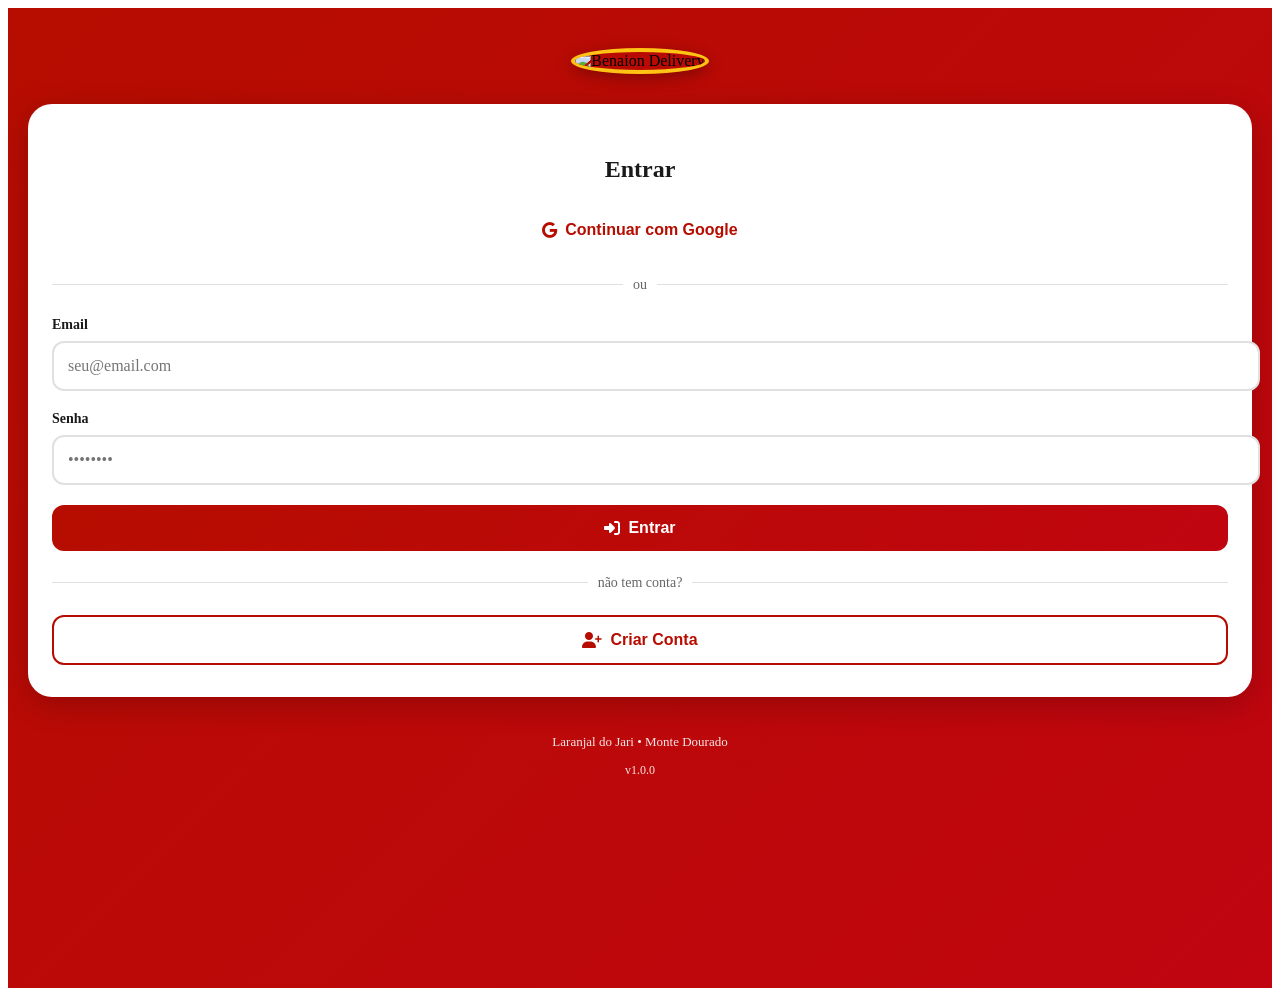
==== index.html @ 8bba38b7 "Update API script version and improve toast messages" ====
<!DOCTYPE html>
<html lang="pt-BR">
<head>
  <meta charset="UTF-8">
  <meta name="viewport" content="width=device-width, initial-scale=1.0">
  <meta name="description" content="BENAION DELIVERY - Conectando você ao que precisa, rápido e seguro">
  <meta name="theme-color" content="#E30613">
  <title>BENAION DELIVERY - Login</title>
  
  <link rel="manifest" href="manifest.json">
  <link rel="stylesheet" href="css/style.css">
  <link rel="stylesheet" href="https://cdnjs.cloudflare.com/ajax/libs/font-awesome/6.4.0/css/all.min.css">
</head>
<body>
  <div class="login-page">
    <div class="login-logo" style="margin-bottom: 30px; text-align: center;">
      <img src="https://i.postimg.cc/T2Vt53JP/Vermelho-delivery-logo-20260227-011329-0005.png" 
           alt="Benaion Delivery" 
           style="width: 180px; height: 180px; border-radius: 50%; border: 4px solid var(--primary-yellow); object-fit: cover; box-shadow: 0 4px 15px rgba(0,0,0,0.3);">
    </div>

    <div class="login-card">
      <h2 style="text-align: center; margin-bottom: 24px; color: var(--dark);">Entrar</h2>

      <button class="btn btn-white" onclick="Utils.showToast('Login Google em breve', 'info')">
        <i class="fab fa-google"></i>
        Continuar com Google
      </button>

      <div class="divider">ou</div>

      <form id="loginForm" onsubmit="handleEmailLogin(event)">
        <div class="form-group">
          <label class="form-label">Email</label>
          <input type="email" class="form-control" id="email" placeholder="seu@email.com" required>
        </div>

        <div class="form-group">
          <label class="form-label">Senha</label>
          <input type="password" class="form-control" id="password" placeholder="••••••••" required>
        </div>

        <button type="submit" class="btn btn-primary" id="btnLogin">
          <i class="fas fa-sign-in-alt"></i>
          Entrar
        </button>
      </form>

      <div class="divider">não tem conta?</div>

      <button class="btn btn-outline" onclick="Utils.showModal('registerModal')">
        <i class="fas fa-user-plus"></i>
        Criar Conta
      </button>
    </div>

    <div style="text-align: center; margin-top: 24px; color: var(--white); opacity: 0.9;">
      <p style="font-size: 13px;">Laranjal do Jari • Monte Dourado</p>
      <p style="font-size: 12px; margin-top: 8px;">v1.0.0</p>
    </div>
  </div>

  <div class="modal" id="registerModal">
    <div class="modal-content">
      <div class="modal-header">
        <h3 class="modal-title">Criar Conta</h3>
        <button class="modal-close" onclick="Utils.hideModal('registerModal')">&times;</button>
      </div>
      <div class="modal-body">
        <form id="registerForm" onsubmit="handleRegister(event)">
          <div class="form-group">
            <label class="form-label">Nome Completo</label>
            <input type="text" class="form-control" id="registerName" placeholder="Seu nome" required>
          </div>
          <div class="form-group">
            <label class="form-label">Email</label>
            <input type="email" class="form-control" id="registerEmail" placeholder="seu@email.com" required>
          </div>
          <div class="form-group">
            <label class="form-label">Tipo de Conta</label>
            <select class="form-control" id="registerUserType" required>
              <option value="cliente">Cliente</option>
              <option value="entregador">Entregador</option>
              <option value="parceiro">Parceiro/Comerciante</option>
            </select>
          </div>
          <div class="form-group">
            <label class="form-label">Senha</label>
            <input type="password" class="form-control" id="registerPassword" placeholder="Mínimo 6 caracteres" required minlength="6">
          </div>
          <button type="submit" class="btn btn-primary" id="btnRegSubmit">
            <i class="fas fa-check"></i>
            Criar Conta
          </button>
        </form>
      </div>
    </div>
  </div>

  <script src="js/utils.js"></script>
  <script type="module" src="js/api.js?v=1.4"></script>

  <script>
    // LOGIN
    async function handleEmailLogin(event) {
      event.preventDefault();
      const btn = document.getElementById('btnLogin');
      const originalText = btn.innerHTML;
      
      if (!window.Auth) {
        Utils.showToast("Conectando ao banco de dados...", "info");
        return;
      }

      btn.disabled = true;
      btn.innerHTML = '<i class="fas fa-spinner fa-spin"></i> Entrando...';

      try {
        const email = document.getElementById('email').value;
        const password = document.getElementById('password').value;
        await window.Auth.loginWithEmail(email, password);
        window.Auth.redirectToDashboard();
      } catch (error) {
        Utils.showToast(error.message, 'error');
        btn.disabled = false;
        btn.innerHTML = originalText;
      }
    }

    // CADASTRO
    async function handleRegister(event) {
      event.preventDefault();
      const btn = document.getElementById('btnRegSubmit');
      const originalText = btn.innerHTML;

      if (!window.Auth) {
        Utils.showToast("Aguarde o carregamento...", "info");
        return;
      }

      const dadosParaCadastro = {
        name: document.getElementById('registerName').value,
        email: document.getElementById('registerEmail').value,
        userType: document.getElementById('registerUserType').value,
        password: document.getElementById('registerPassword').value
      };

      btn.disabled = true;
      btn.innerHTML = '<i class="fas fa-spinner fa-spin"></i> Criando...';

      try {
        await window.Auth.register(dadosParaCadastro);
        Utils.showToast('Conta criada com sucesso!', 'success');
        
        setTimeout(() => {
          window.Auth.redirectToDashboard();
        }, 1200);
        
      } catch (error) {
        console.error("Erro no cadastro:", error);
        alert(error.message || 'Erro ao criar conta'); // Alert ajuda a ler o erro no celular
        btn.disabled = false;
        btn.innerHTML = originalText;
      }
    }
  </script>
</body>
</html>
---- css/style.css ----
/* ========================================
   BENAION DELIVERY - SISTEMA COMPLETO
   Cores: Vermelho #b60d00, Amarelo #fec314
   Mobile-First Design
======================================== */

:root {
  --primary-red: #b60d00 ;
  --primary-yellow: #Fec314;
  --white: #FFFFFF;
  --dark: #1a1a1a;
  --gray: #666666;
  --light-gray: #f5f5f5;
  --border: #e0e0e0;
  --success: #4CAF50;
  --warning: #ff9800;
  --shadow: rgba(0, 0, 0, 0.1);
}

 {
  margin: 0;
  padding: 0;
  box-sizing: border-box;
} tô

body {
  font-family: -apple-system, BlinkMacSystemFont, 'Segoe UI', Roboto, 'Helvetica Neue', Arial, sans-serif;
  background-color: var(--light-gray);
  color: var(--dark);
  line-height: 1.6;
  overflow-x: hidden;
}

/* ========================================
   COMPONENTES DE LAYOUT
======================================== */

.container {
  max-width: 600px;
  margin: 0 auto;
  padding: 0;
  background-color: var(--white);
  min-height: 100vh;
}

.page {
  padding: 20px;
  padding-bottom: 80px;
}

/* ========================================
   HEADER
======================================== */

.header {
  background: linear-gradient(135deg, var(--primary-red) 0%, #c00510 100%);
  color: var(--white);
  padding: 20px;
  position: sticky;
  top: 0;
  z-index: 100;
  box-shadow: 0 2px 10px var(--shadow);
}

.header-top {
  display: flex;
  justify-content: space-between;
  align-items: center;
  margin-bottom: 15px;
}

.logo {
  display: flex;
  align-items: center;
  gap: 10px;
}

/* Procure a classe .logo-icon e substitua por esta */
.logo-icon {
    width: 50px;
    height: 50px;
    background-color: var(--primary-yellow);
    border-radius: 50%; /* Faz o círculo */
    display: flex;
    align-items: center;
    justify-content: center;
    overflow: hidden; /* Corta o que sobrar da foto */
    border: 2px solid var(--white); /* Dá um destaque na logo */
}

.logo-icon img {
    width: 100%;
    height: 100%;
    object-fit: cover; /* Faz a foto preencher o círculo sem esticar */
}
.logo-text h1 {
  font-size: 20px;
  font-weight: 700;
  margin: 0;
}

.logo-text p {
  font-size: 11px;
  opacity: 0.9;
  margin: 0;
}

.header-actions {
  display: flex;
  gap: 10px;
}

.header-btn {
  background-color: rgba(255, 255, 255, 0.2);
  border: none;
  color: var(--white);
  width: 40px;
  height: 40px;
  border-radius: 50%;
  display: flex;
  align-items: center;
  justify-content: center;
  cursor: pointer;
  transition: all 0.3s;
  position: relative;
}

.header-btn:hover {
  background-color: rgba(255, 255, 255, 0.3);
}

.badge {
  position: absolute;
  top: -5px;
  right: -5px;
  background-color: var(--primary-yellow);
  color: var(--dark);
  width: 20px;
  height: 20px;
  border-radius: 50%;
  font-size: 11px;
  font-weight: 700;
  display: flex;
  align-items: center;
  justify-content: center;
}

/* ========================================
   BOTĆ•ES
======================================== */

.btn {
  padding: 14px 24px;
  border: none;
  border-radius: 12px;
  font-size: 16px;
  font-weight: 600;
  cursor: pointer;
  transition: all 0.3s;
  display: inline-flex;
  align-items: center;
  justify-content: center;
  gap: 8px;
  text-decoration: none;
  width: 100%;
}

.btn-primary {
  background: linear-gradient(135deg, var(--primary-red) 0%, #c00510 100%);
  color: var(--white);
}

.btn-primary:hover {
  transform: translateY(-2px);
  box-shadow: 0 4px 12px rgba(227, 6, 19, 0.3);
}

.btn-secondary {
  background-color: var(--primary-yellow);
  color: var(--dark);
}

.btn-secondary:hover {
  transform: translateY(-2px);
  box-shadow: 0 4px 12px rgba(255, 215, 0, 0.3);
}

.btn-success {
  background-color: var(--success);
  color: var(--white);
}

.btn-outline {
  background-color: transparent;
  border: 2px solid var(--primary-red);
  color: var(--primary-red);
}

.btn-white {
  background-color: var(--white);
  color: var(--primary-red);
}

.btn-small {
  padding: 8px 16px;
  font-size: 14px;
}

.btn:disabled {
  opacity: 0.5;
  cursor: not-allowed;
}

/* ========================================
   CARDS
======================================== */

.card {
  background-color: var(--white);
  border-radius: 16px;
  padding: 20px;
  margin-bottom: 16px;
  box-shadow: 0 2px 8px var(--shadow);
  transition: all 0.3s;
}

.card:hover {
  box-shadow: 0 4px 16px var(--shadow);
  transform: translateY(-2px);
}

.card-header {
  display: flex;
  justify-content: space-between;
  align-items: center;
  margin-bottom: 16px;
  padding-bottom: 12px;
  border-bottom: 2px solid var(--light-gray);
}

.card-title {
  font-size: 18px;
  font-weight: 700;
  color: var(--dark);
}

.card-body {
  margin-bottom: 16px;
}

.card-footer {
  display: flex;
  gap: 10px;
  flex-wrap: wrap;
}

/* ========================================
   STATUS BADGES
======================================== */

.status-badge {
  display: inline-block;
  padding: 6px 12px;
  border-radius: 20px;
  font-size: 12px;
  font-weight: 600;
  text-transform: uppercase;
}

.status-recebido {
  background-color: #e3f2fd;
  color: #1976d2;
}

.status-aguardando_entregador {
  background-color: #fff3e0;
  color: #f57c00;
}

.status-aceito {
  background-color: #e8f5e9;
  color: #388e3c;
}

.status-em_coleta {
  background-color: #fff9c4;
  color: #f57f17;
}

.status-em_entrega {
  background-color: #e1bee7;
  color: #7b1fa2;
}

.status-finalizado {
  background-color: #c8e6c9;
  color: #2e7d32;
}

.status-cancelado {
  background-color: #ffcdd2;
  color: #c62828;
}

/* ========================================
   FORMULĆRIOS
======================================== */

.form-group {
  margin-bottom: 20px;
}

.form-label {
  display: block;
  margin-bottom: 8px;
  font-weight: 600;
  color: var(--dark);
  font-size: 14px;
}

.form-control {
  width: 100%;
  padding: 14px;
  border: 2px solid var(--border);
  border-radius: 12px;
  font-size: 16px;
  transition: all 0.3s;
  font-family: inherit;
}

.form-control:focus {
  outline: none;
  border-color: var(--primary-red);
  box-shadow: 0 0 0 3px rgba(227, 6, 19, 0.1);
}

textarea.form-control {
  resize: vertical;
  min-height: 100px;
}

select.form-control {
  cursor: pointer;
}

/* ========================================
   NAVEGAĆ‡ĆO INFERIOR
======================================== */

.bottom-nav {
  position: fixed;
  bottom: 0;
  left: 0;
  right: 0;
  background-color: var(--white);
  display: flex;
  justify-content: space-around;
  padding: 10px 0;
  box-shadow: 0 -2px 10px var(--shadow);
  z-index: 100;
}

.nav-item {
  display: flex;
  flex-direction: column;
  align-items: center;
  gap: 4px;
  padding: 8px 20px;
  color: var(--gray);
  text-decoration: none;
  transition: all 0.3s;
  cursor: pointer;
  border: none;
  background: transparent;
  font-size: 11px;
}

.nav-item.active {
  color: var(--primary-red);
}

.nav-item i {
  font-size: 24px;
}

/* ========================================
   ESTATĆ¨STICAS
======================================== */

.stats-grid {
  display: grid;
  grid-template-columns: repeat(2, 1fr);
  gap: 12px;
  margin-bottom: 24px;
}

.stat-card {
  background: linear-gradient(135deg, var(--primary-red) 0%, #c00510 100%);
  color: var(--white);
  padding: 20px;
  border-radius: 16px;
  text-align: center;
}

.stat-card.yellow {
  background: linear-gradient(135deg, var(--primary-yellow) 0%, #e6c200 100%);
  color: var(--dark);
}

.stat-card.green {
  background: linear-gradient(135deg, var(--success) 0%, #45a049 100%);
  color: var(--white);
}

.stat-value {
  font-size: 32px;
  font-weight: 700;
  margin-bottom: 4px;
}

.stat-label {
  font-size: 13px;
  opacity: 0.9;
}

/* ========================================
   LISTA DE PEDIDOS
======================================== */

.pedido-card {
  background-color: var(--white);
  border-radius: 16px;
  padding: 16px;
  margin-bottom: 12px;
  box-shadow: 0 2px 8px var(--shadow);
}

.pedido-header {
  display: flex;
  justify-content: space-between;
  align-items: center;
  margin-bottom: 12px;
}

.pedido-numero {
  font-weight: 700;
  color: var(--primary-red);
  font-size: 16px;
}

.pedido-info {
  display: flex;
  flex-direction: column;
  gap: 8px;
  margin-bottom: 12px;
}

.info-row {
  display: flex;
  gap: 8px;
  font-size: 14px;
}

.info-label {
  font-weight: 600;
  color: var(--gray);
  min-width: 100px;
}

.info-value {
  color: var(--dark);
}

.pedido-valor {
  font-size: 24px;
  font-weight: 700;
  color: var(--primary-red);
  margin: 12px 0;
}

/* ========================================
   LOADING
======================================== */

.loading {
  display: flex;
  flex-direction: column;
  align-items: center;
  justify-content: center;
  padding: 40px;
  gap: 16px;
}

.spinner {
  width: 48px;
  height: 48px;
  border: 4px solid var(--light-gray);
  border-top-color: var(--primary-red);
  border-radius: 50%;
  animation: spin 1s linear infinite;
}

@keyframes spin {
  to { transform: rotate(360deg); }
}

/* ========================================
   EMPTY STATE
======================================== */

.empty-state {
  text-align: center;
  padding: 60px 20px;
}

.empty-icon {
  font-size: 64px;
  color: var(--gray);
  margin-bottom: 16px;
}

.empty-title {
  font-size: 20px;
  font-weight: 700;
  color: var(--dark);
  margin-bottom: 8px;
}

.empty-text {
  color: var(--gray);
  margin-bottom: 24px;
}

/* ========================================
   MODAL
======================================== */

.modal {
  display: none;
  position: fixed;
  top: 0;
  left: 0;
  right: 0;
  bottom: 0;
  background-color: rgba(0, 0, 0, 0.5);
  z-index: 1000;
  align-items: center;
  justify-content: center;
  padding: 20px;
}

.modal.active {
  display: flex;
}

.modal-content {
  background-color: var(--white);
  border-radius: 20px;
  max-width: 500px;
  width: 100%;
  max-height: 90vh;
  overflow-y: auto;
  animation: modalSlideUp 0.3s ease-out;
}

@keyframes modalSlideUp {
  from {
    transform: translateY(50px);
    opacity: 0;
  }
  to {
    transform: translateY(0);
    opacity: 1;
  }
}

.modal-header {
  padding: 24px 24px 16px;
  border-bottom: 2px solid var(--light-gray);
  display: flex;
  justify-content: space-between;
  align-items: center;
}

.modal-title {
  font-size: 20px;
  font-weight: 700;
  color: var(--dark);
}

.modal-close {
  background: none;
  border: none;
  font-size: 28px;
  color: var(--gray);
  cursor: pointer;
  width: 32px;
  height: 32px;
  display: flex;
  align-items: center;
  justify-content: center;
  border-radius: 50%;
  transition: all 0.3s;
}

.modal-close:hover {
  background-color: var(--light-gray);
}

.modal-body {
  padding: 24px;
}

/* ========================================
   TOAST NOTIFICATIONS
======================================== */

.toast-container {
  position: fixed;
  top: 20px;
  right: 20px;
  z-index: 2000;
  display: flex;
  flex-direction: column;
  gap: 10px;
}

.toast {
  background-color: var(--dark);
  color: var(--white);
  padding: 16px 20px;
  border-radius: 12px;
  box-shadow: 0 4px 12px var(--shadow);
  display: flex;
  align-items: center;
  gap: 12px;
  min-width: 280px;
  animation: toastSlideIn 0.3s ease-out;
}

@keyframes toastSlideIn {
  from {
    transform: translateX(100%);
    opacity: 0;
  }
  to {
    transform: translateX(0);
    opacity: 1;
  }
}

.toast.success {
  background-color: var(--success);
}

.toast.error {
  background-color: var(--primary-red);
}

.toast.warning {
  background-color: var(--warning);
}

/* ========================================
   LOGIN PAGE
======================================== */

.login-page {
  min-height: 100vh;
  display: flex;
  flex-direction: column;
  background: linear-gradient(135deg, var(--primary-red) 0%, #c00510 100%);
  padding: 40px 20px;
}

.login-logo {
  text-align: center;
  margin-bottom: 40px;
}

.login-logo-icon {
  width: 100px;
  height: 100px;
  background-color: var(--primary-yellow);
  border-radius: 50%;
  display: flex;
  align-items: center;
  justify-content: center;
  font-size: 48px;
  margin: 0 auto 16px;
  box-shadow: 0 8px 24px rgba(0, 0, 0, 0.2);
}

.login-logo h1 {
  color: var(--white);
  font-size: 32px;
  margin-bottom: 8px;
}

.login-logo p {
  color: var(--white);
  opacity: 0.9;
  font-size: 14px;
}

.login-card {
  background-color: var(--white);
  border-radius: 24px;
  padding: 32px 24px;
  box-shadow: 0 8px 32px rgba(0, 0, 0, 0.2);
}

.divider {
  display: flex;
  align-items: center;
  text-align: center;
  margin: 24px 0;
  color: var(--gray);
  font-size: 14px;
}

.divider::before,
.divider::after {
  content: '';
  flex: 1;
  border-bottom: 1px solid var(--border);
}

.divider::before {
  margin-right: 10px;
}

.divider::after {
  margin-left: 10px;
}

/* ========================================
   RESPONSIVE
======================================== */

@media (min-width: 768px) {
  .container {
    max-width: 800px;
  }
  
  .stats-grid {
    grid-template-columns: repeat(4, 1fr);
  }
}

/* ========================================
   UTILITĆRIOS
======================================== */

.hidden {
  display: none !important;
}

.text-center {
  text-align: center;
}

.text-right {
  text-align: right;
}

.mt-1 { margin-top: 8px; }
.mt-2 { margin-top: 16px; }
.mt-3 { margin-top: 24px; }
.mb-1 { margin-bottom: 8px; }
.mb-2 { margin-bottom: 16px; }
.mb-3 { margin-bottom: 24px; }

.flex {
  display: flex;
}

.flex-between {
  display: flex;
  justify-content: space-between;
  align-items: center;
}

.flex-center {
  display: flex;
  align-items: center;
  justify-content: center;
}

.gap-1 { gap: 8px; }
.gap-2 { gap: 16px; }
.gap-3 { gap: 24px; }
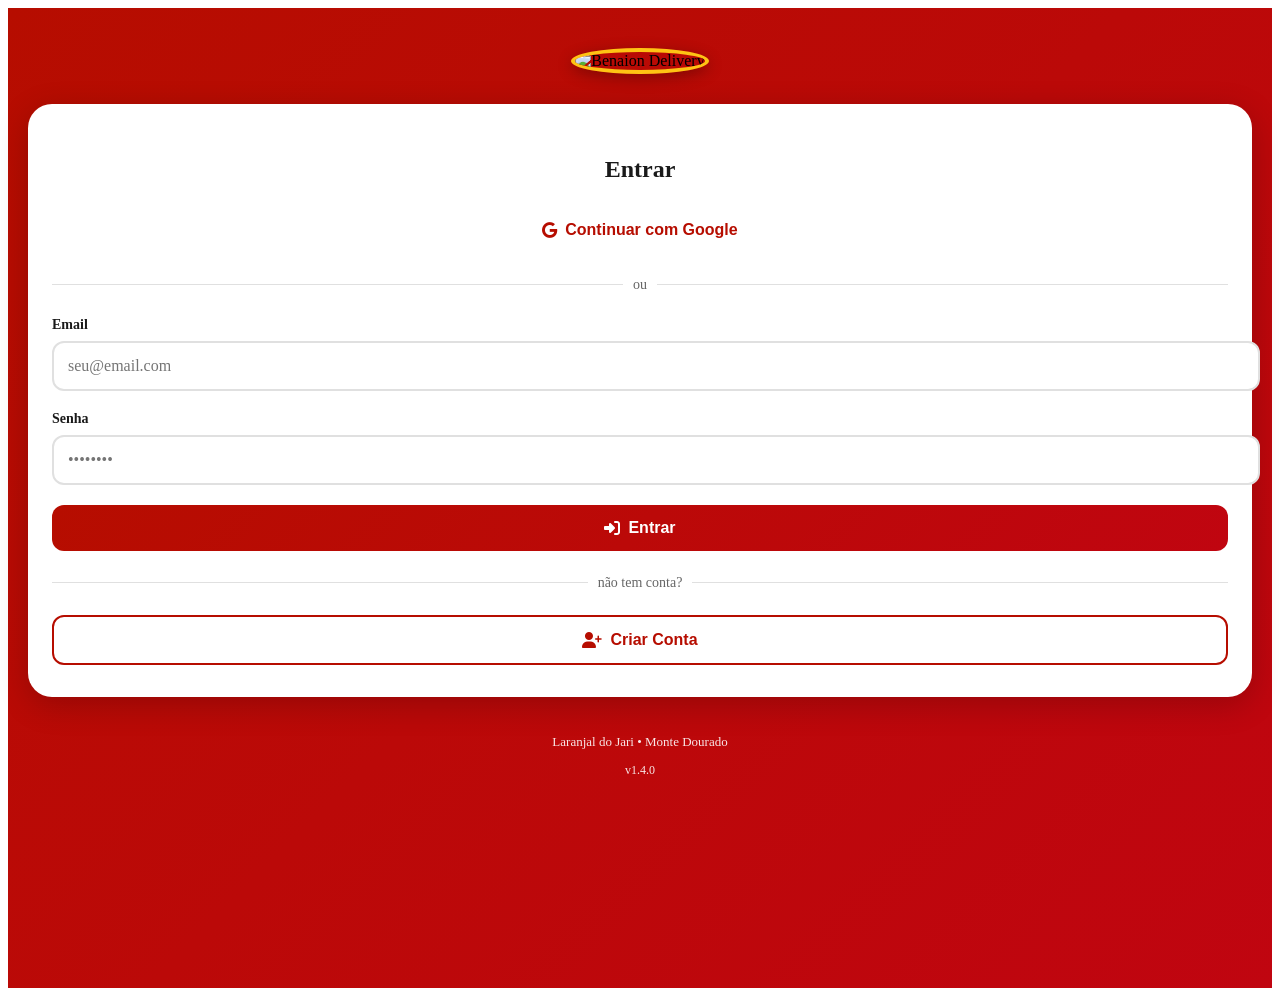
==== commit 6844eb0a: "Refactor login and registration button handlers" ====
--- a/index.html
+++ b/index.html
@@ -22,7 +22,7 @@
     <div class="login-card">
       <h2 style="text-align: center; margin-bottom: 24px; color: var(--dark);">Entrar</h2>
 
-      <button class="btn btn-white" onclick="Utils.showToast('Login Google em breve', 'info')">
+      <button class="btn btn-white" onclick="handleGoogleInfo()">
         <i class="fab fa-google"></i>
         Continuar com Google
       </button>
@@ -48,7 +48,7 @@
 
       <div class="divider">não tem conta?</div>
 
-      <button class="btn btn-outline" onclick="Utils.showModal('registerModal')">
+      <button class="btn btn-outline" onclick="handleOpenRegister()">
         <i class="fas fa-user-plus"></i>
         Criar Conta
       </button>
@@ -56,7 +56,7 @@
 
     <div style="text-align: center; margin-top: 24px; color: var(--white); opacity: 0.9;">
       <p style="font-size: 13px;">Laranjal do Jari • Monte Dourado</p>
-      <p style="font-size: 12px; margin-top: 8px;">v1.0.0</p>
+      <p style="font-size: 12px; margin-top: 8px;">v1.4.0</p>
     </div>
   </div>
 
@@ -64,7 +64,7 @@
     <div class="modal-content">
       <div class="modal-header">
         <h3 class="modal-title">Criar Conta</h3>
-        <button class="modal-close" onclick="Utils.hideModal('registerModal')">&times;</button>
+        <button class="modal-close" onclick="handleCloseRegister()">&times;</button>
       </div>
       <div class="modal-body">
         <form id="registerForm" onsubmit="handleRegister(event)">
@@ -101,6 +101,23 @@
   <script type="module" src="js/api.js?v=1.4"></script>
 
   <script>
+    // Funções de interface para evitar erro se Utils não carregar
+    function handleOpenRegister() {
+      if (window.Utils) Utils.showModal('registerModal');
+      else document.getElementById('registerModal').style.display = 'flex';
+    }
+
+    function handleCloseRegister() {
+      if (window.Utils) Utils.hideModal('registerModal');
+      else document.getElementById('registerModal').style.display = 'none';
+    }
+
+    function handleGoogleInfo() {
+      const msg = 'Login Google em breve';
+      if (window.Utils) Utils.showToast(msg, 'info');
+      else alert(msg);
+    }
+
     // LOGIN
     async function handleEmailLogin(event) {
       event.preventDefault();
@@ -108,7 +125,7 @@
       const originalText = btn.innerHTML;
       
       if (!window.Auth) {
-        Utils.showToast("Conectando ao banco de dados...", "info");
+        alert("O sistema ainda está conectando ao Firebase. Aguarde 2 segundos.");
         return;
       }
 
@@ -121,7 +138,7 @@
         await window.Auth.loginWithEmail(email, password);
         window.Auth.redirectToDashboard();
       } catch (error) {
-        Utils.showToast(error.message, 'error');
+        alert("Erro no Login: " + error.message);
         btn.disabled = false;
         btn.innerHTML = originalText;
       }
@@ -134,7 +151,7 @@
       const originalText = btn.innerHTML;
 
       if (!window.Auth) {
-        Utils.showToast("Aguarde o carregamento...", "info");
+        alert("Erro: Conexão com Firebase não estabelecida.");
         return;
       }
 
@@ -150,15 +167,10 @@
 
       try {
         await window.Auth.register(dadosParaCadastro);
-        Utils.showToast('Conta criada com sucesso!', 'success');
-        
-        setTimeout(() => {
-          window.Auth.redirectToDashboard();
-        }, 1200);
-        
+        alert('Conta criada com sucesso!');
+        setTimeout(() => { window.Auth.redirectToDashboard(); }, 1000);
       } catch (error) {
-        console.error("Erro no cadastro:", error);
-        alert(error.message || 'Erro ao criar conta'); // Alert ajuda a ler o erro no celular
+        alert("ERRO DO FIREBASE: " + error.message);
         btn.disabled = false;
         btn.innerHTML = originalText;
       }
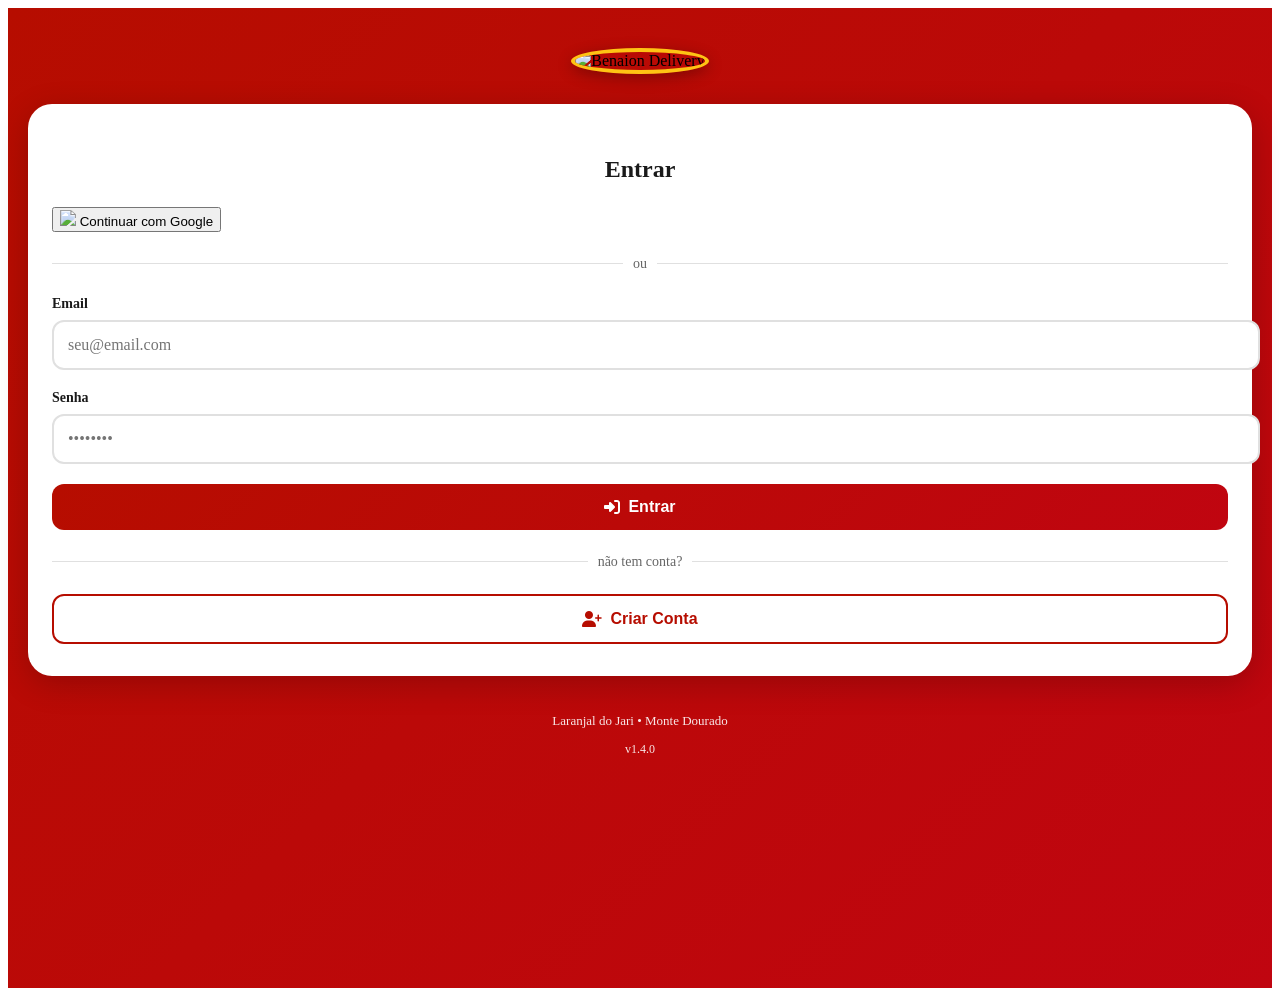
==== commit ee43f175: "Update index.html" ====
--- a/index.html
+++ b/index.html
@@ -22,10 +22,10 @@
     <div class="login-card">
       <h2 style="text-align: center; margin-bottom: 24px; color: var(--dark);">Entrar</h2>
 
-      <button class="btn btn-white" onclick="handleGoogleInfo()">
-        <i class="fab fa-google"></i>
-        Continuar com Google
-      </button>
+      <button onclick="window.Auth.loginComGoogle()" class="btn-google">
+  <img src="img/google-icon.png"> Continuar com Google
+</button>
+
 
       <div class="divider">ou</div>
 
@@ -97,8 +97,8 @@
     </div>
   </div>
 
-  <script src="js/utils.js"></script>
-  <script type="module" src="js/api.js?v=1.4"></script>
+<script src="js/utils.js"></script>
+<script type="module" src="js/api.js?v=1.4"></script>
 
   <script>
     // Funções de interface para evitar erro se Utils não carregar
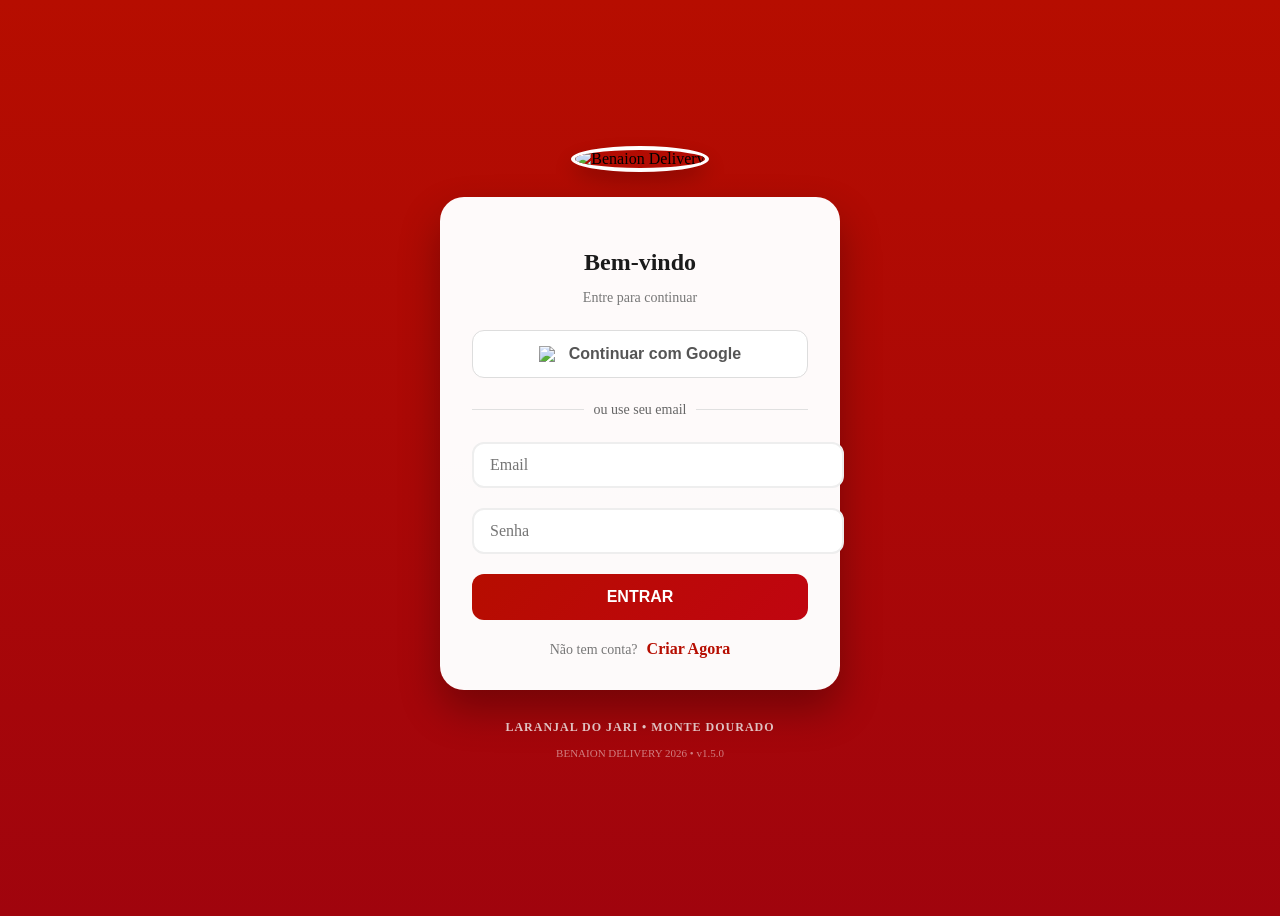
==== commit 7f10724b: "Update index.html" ====
--- a/index.html
+++ b/index.html
@@ -2,179 +2,269 @@
 <html lang="pt-BR">
 <head>
   <meta charset="UTF-8">
-  <meta name="viewport" content="width=device-width, initial-scale=1.0">
-  <meta name="description" content="BENAION DELIVERY - Conectando você ao que precisa, rápido e seguro">
+  <meta name="viewport" content="width=device-width, initial-scale=1.0, maximum-scale=1.0, user-scalable=no">
+  <meta name="description" content="BENAION DELIVERY - O melhor de Laranjal do Jari e Monte Dourado">
   <meta name="theme-color" content="#E30613">
-  <title>BENAION DELIVERY - Login</title>
+  <title>BENAION DELIVERY | Login</title>
   
   <link rel="manifest" href="manifest.json">
   <link rel="stylesheet" href="css/style.css">
   <link rel="stylesheet" href="https://cdnjs.cloudflare.com/ajax/libs/font-awesome/6.4.0/css/all.min.css">
+  <link rel="stylesheet" href="https://cdnjs.cloudflare.com/ajax/libs/animate.css/4.1.1/animate.min.css">
+
+  <style>
+    /* Estilos de Alta Performance */
+    body {
+      background: linear-gradient(180deg, var(--primary-red) 0%, #a0040d 100%);
+      min-height: 100vh;
+      display: flex;
+      align-items: center;
+      justify-content: center;
+      overflow-x: hidden;
+    }
+
+    .login-container {
+      width: 100%;
+      max-width: 400px;
+      padding: 20px;
+    }
+
+    .login-card {
+      background: rgba(255, 255, 255, 0.98);
+      backdrop-filter: blur(10px);
+      border-radius: 24px;
+      padding: 32px;
+      box-shadow: 0 20px 40px rgba(0,0,0,0.3);
+    }
+
+    .btn-google {
+      background: white;
+      border: 1px solid #ddd;
+      color: #555;
+      font-weight: 600;
+      transition: all 0.3s ease;
+      display: flex;
+      align-items: center;
+      justify-content: center;
+      gap: 12px;
+    }
+
+    .btn-google:active { transform: scale(0.98); background: #f8f8f8; }
+
+    .input-animated {
+      border: 2px solid #eee;
+      border-radius: 12px;
+      padding: 12px 16px;
+      transition: all 0.3s ease;
+    }
+
+    .input-animated:focus {
+      border-color: var(--primary-red);
+      box-shadow: 0 0 0 4px rgba(227, 6, 19, 0.1);
+    }
+
+    .register-type-card {
+      border: 2px solid #eee;
+      border-radius: 12px;
+      padding: 10px;
+      cursor: pointer;
+      transition: all 0.2s;
+    }
+
+    .register-type-card.active {
+      border-color: var(--primary-red);
+      background: rgba(227, 6, 19, 0.05);
+    }
+
+    .loading-overlay {
+      position: fixed;
+      inset: 0;
+      background: rgba(227, 6, 19, 0.95);
+      z-index: 9999;
+      display: none;
+      flex-direction: column;
+      align-items: center;
+      justify-content: center;
+      color: white;
+    }
+  </style>
 </head>
 <body>
-  <div class="login-page">
-    <div class="login-logo" style="margin-bottom: 30px; text-align: center;">
+
+  <div id="loadingOverlay" class="loading-overlay">
+    <div class="logo-icon animate__animated animate__pulse animate__infinite">
+        <img src="https://i.postimg.cc/T2Vt53JP/Vermelho-delivery-logo-20260227-011329-0005.png" style="width: 80px; border-radius: 50%;">
+    </div>
+    <p style="margin-top: 15px; font-weight: 600;">Conectando à Benaion...</p>
+  </div>
+
+  <div class="login-container animate__animated animate__fadeInUp">
+    
+    <div class="login-logo" style="text-align: center; margin-bottom: 25px;">
       <img src="https://i.postimg.cc/T2Vt53JP/Vermelho-delivery-logo-20260227-011329-0005.png" 
            alt="Benaion Delivery" 
-           style="width: 180px; height: 180px; border-radius: 50%; border: 4px solid var(--primary-yellow); object-fit: cover; box-shadow: 0 4px 15px rgba(0,0,0,0.3);">
+           style="width: 130px; height: 130px; border-radius: 50%; border: 4px solid white; box-shadow: 0 10px 20px rgba(0,0,0,0.2);">
     </div>
 
     <div class="login-card">
-      <h2 style="text-align: center; margin-bottom: 24px; color: var(--dark);">Entrar</h2>
-
-      <button onclick="window.Auth.loginComGoogle()" class="btn-google">
-  <img src="img/google-icon.png"> Continuar com Google
-</button>
-
-
-      <div class="divider">ou</div>
+      <h2 style="text-align: center; font-weight: 800; margin-bottom: 8px; color: var(--dark);">Bem-vindo</h2>
+      <p style="text-align: center; color: #777; font-size: 14px; margin-bottom: 24px;">Entre para continuar</p>
+
+      <button onclick="handleGoogleLogin()" class="btn btn-google w-100 mb-3">
+        <img src="https://www.gstatic.com/firebasejs/ui/2.0.0/images/auth/google.svg" width="18">
+        Continuar com Google
+      </button>
+
+      <div class="divider">ou use seu email</div>
 
       <form id="loginForm" onsubmit="handleEmailLogin(event)">
         <div class="form-group">
-          <label class="form-label">Email</label>
-          <input type="email" class="form-control" id="email" placeholder="seu@email.com" required>
+          <input type="email" class="form-control input-animated" id="email" placeholder="Email" required>
         </div>
 
         <div class="form-group">
-          <label class="form-label">Senha</label>
-          <input type="password" class="form-control" id="password" placeholder="••••••••" required>
+          <input type="password" class="form-control input-animated" id="password" placeholder="Senha" required>
         </div>
 
-        <button type="submit" class="btn btn-primary" id="btnLogin">
-          <i class="fas fa-sign-in-alt"></i>
-          Entrar
+        <button type="submit" class="btn btn-primary w-100" id="btnLogin" style="padding: 14px; font-weight: 700;">
+          ENTRAR
         </button>
       </form>
 
-      <div class="divider">não tem conta?</div>
-
-      <button class="btn btn-outline" onclick="handleOpenRegister()">
-        <i class="fas fa-user-plus"></i>
-        Criar Conta
-      </button>
-    </div>
-
-    <div style="text-align: center; margin-top: 24px; color: var(--white); opacity: 0.9;">
-      <p style="font-size: 13px;">Laranjal do Jari • Monte Dourado</p>
-      <p style="font-size: 12px; margin-top: 8px;">v1.4.0</p>
+      <div style="text-align: center; margin-top: 20px;">
+        <span style="color: #777; font-size: 14px;">Não tem conta?</span>
+        <a href="#" onclick="handleOpenRegister()" style="color: var(--primary-red); font-weight: 700; text-decoration: none; margin-left: 5px;">Criar Agora</a>
+      </div>
+    </div>
+
+    <div style="text-align: center; margin-top: 30px; color: rgba(255,255,255,0.8);">
+      <p style="font-size: 12px; letter-spacing: 1px; font-weight: 600;">LARANJAL DO JARI • MONTE DOURADO</p>
+      <p style="font-size: 11px; margin-top: 5px; opacity: 0.6;">BENAION DELIVERY 2026 • v1.5.0</p>
     </div>
   </div>
 
   <div class="modal" id="registerModal">
-    <div class="modal-content">
+    <div class="modal-content animate__animated animate__zoomIn">
       <div class="modal-header">
-        <h3 class="modal-title">Criar Conta</h3>
+        <h3 class="modal-title">Começar na Benaion</h3>
         <button class="modal-close" onclick="handleCloseRegister()">&times;</button>
       </div>
       <div class="modal-body">
         <form id="registerForm" onsubmit="handleRegister(event)">
-          <div class="form-group">
-            <label class="form-label">Nome Completo</label>
-            <input type="text" class="form-control" id="registerName" placeholder="Seu nome" required>
-          </div>
-          <div class="form-group">
-            <label class="form-label">Email</label>
-            <input type="email" class="form-control" id="registerEmail" placeholder="seu@email.com" required>
-          </div>
-          <div class="form-group">
-            <label class="form-label">Tipo de Conta</label>
-            <select class="form-control" id="registerUserType" required>
-              <option value="cliente">Cliente</option>
-              <option value="entregador">Entregador</option>
-              <option value="parceiro">Parceiro/Comerciante</option>
+          
+          <div class="form-group">
+            <label class="form-label">Eu quero ser:</label>
+            <select class="form-control" id="registerUserType" onchange="toggleParceiroFields()" required>
+              <option value="cliente">😋 Cliente (Pedir comida/produtos)</option>
+              <option value="entregador">🛵 Entregador (Fazer entregas)</option>
+              <option value="parceiro">🏢 Parceiro (Vender produtos)</option>
             </select>
           </div>
-          <div class="form-group">
-            <label class="form-label">Senha</label>
+
+          <div class="form-group">
+            <label class="form-label" id="labelNome">Nome Completo</label>
+            <input type="text" class="form-control" id="registerName" placeholder="Como quer ser chamado?" required>
+          </div>
+
+          <div id="parceiroExtraFields" class="hidden">
+             <div class="form-group">
+                <label class="form-label">Nome do Empreendimento/Loja</label>
+                <input type="text" class="form-control" id="storeName" placeholder="Ex: Burguer do Jari">
+             </div>
+          </div>
+
+          <div class="form-group">
+            <label class="form-label">Seu melhor Email</label>
+            <input type="email" class="form-control" id="registerEmail" placeholder="exemplo@gmail.com" required>
+          </div>
+
+          <div class="form-group">
+            <label class="form-label">Criar Senha</label>
             <input type="password" class="form-control" id="registerPassword" placeholder="Mínimo 6 caracteres" required minlength="6">
           </div>
-          <button type="submit" class="btn btn-primary" id="btnRegSubmit">
-            <i class="fas fa-check"></i>
-            Criar Conta
+
+          <button type="submit" class="btn btn-primary w-100" id="btnRegSubmit">
+            CONCLUIR CADASTRO
           </button>
         </form>
       </div>
     </div>
   </div>
 
-<script src="js/utils.js"></script>
-<script type="module" src="js/api.js?v=1.4"></script>
+  <script src="js/utils.js"></script>
+  <script src="js/auth.js"></script> <script src="js/api.js"></script>
 
   <script>
-    // Funções de interface para evitar erro se Utils não carregar
+    const loading = document.getElementById('loadingOverlay');
+
+    function toggleParceiroFields() {
+      const type = document.getElementById('registerUserType').value;
+      const extra = document.getElementById('parceiroExtraFields');
+      const labelNome = document.getElementById('labelNome');
+      
+      if (type === 'parceiro') {
+        extra.classList.remove('hidden');
+        labelNome.innerText = "Nome do Responsável";
+      } else {
+        extra.classList.add('hidden');
+        labelNome.innerText = "Nome Completo";
+      }
+    }
+
     function handleOpenRegister() {
-      if (window.Utils) Utils.showModal('registerModal');
-      else document.getElementById('registerModal').style.display = 'flex';
+      Utils.showModal('registerModal');
     }
 
     function handleCloseRegister() {
-      if (window.Utils) Utils.hideModal('registerModal');
-      else document.getElementById('registerModal').style.display = 'none';
-    }
-
-    function handleGoogleInfo() {
-      const msg = 'Login Google em breve';
-      if (window.Utils) Utils.showToast(msg, 'info');
-      else alert(msg);
-    }
-
-    // LOGIN
+      Utils.hideModal('registerModal');
+    }
+
     async function handleEmailLogin(event) {
       event.preventDefault();
-      const btn = document.getElementById('btnLogin');
-      const originalText = btn.innerHTML;
+      loading.style.display = 'flex';
       
-      if (!window.Auth) {
-        alert("O sistema ainda está conectando ao Firebase. Aguarde 2 segundos.");
-        return;
-      }
-
-      btn.disabled = true;
-      btn.innerHTML = '<i class="fas fa-spinner fa-spin"></i> Entrando...';
-
       try {
         const email = document.getElementById('email').value;
-        const password = document.getElementById('password').value;
-        await window.Auth.loginWithEmail(email, password);
-        window.Auth.redirectToDashboard();
+        const pass = document.getElementById('password').value;
+        await Auth.loginWithEmail(email, pass);
       } catch (error) {
-        alert("Erro no Login: " + error.message);
-        btn.disabled = false;
-        btn.innerHTML = originalText;
-      }
-    }
-
-    // CADASTRO
+        loading.style.display = 'none';
+        Utils.showToast(error.message, 'error');
+      }
+    }
+
     async function handleRegister(event) {
       event.preventDefault();
-      const btn = document.getElementById('btnRegSubmit');
-      const originalText = btn.innerHTML;
-
-      if (!window.Auth) {
-        alert("Erro: Conexão com Firebase não estabelecida.");
-        return;
-      }
-
-      const dadosParaCadastro = {
+      loading.style.display = 'flex';
+
+      const userType = document.getElementById('registerUserType').value;
+      const dados = {
         name: document.getElementById('registerName').value,
         email: document.getElementById('registerEmail').value,
-        userType: document.getElementById('registerUserType').value,
-        password: document.getElementById('registerPassword').value
+        userType: userType,
+        password: document.getElementById('registerPassword').value,
+        storeName: (userType === 'parceiro') ? document.getElementById('storeName').value : null
       };
 
-      btn.disabled = true;
-      btn.innerHTML = '<i class="fas fa-spinner fa-spin"></i> Criando...';
-
       try {
-        await window.Auth.register(dadosParaCadastro);
-        alert('Conta criada com sucesso!');
-        setTimeout(() => { window.Auth.redirectToDashboard(); }, 1000);
+        await Auth.register(dados);
+        Utils.showToast("Bem-vindo à família Benaion!", "success");
       } catch (error) {
-        alert("ERRO DO FIREBASE: " + error.message);
-        btn.disabled = false;
-        btn.innerHTML = originalText;
+        loading.style.display = 'none';
+        Utils.showToast(error.message, "error");
+      }
+    }
+
+    async function handleGoogleLogin() {
+      loading.style.display = 'flex';
+      try {
+        await Auth.loginWithGoogle();
+      } catch (error) {
+        loading.style.display = 'none';
+        Utils.showToast(error.message, 'error');
       }
     }
   </script>
 </body>
 </html>
+
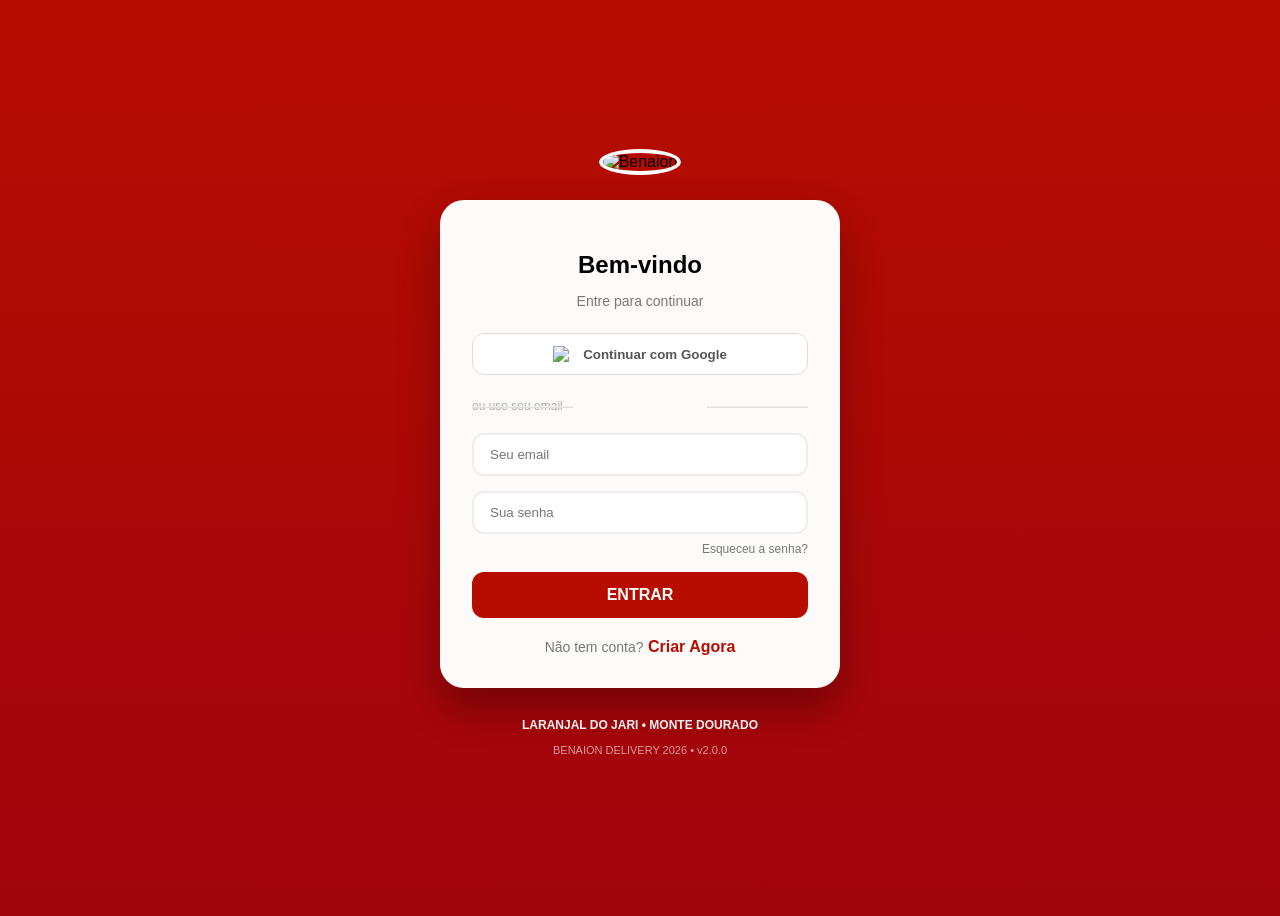
==== commit 2aee07e6: "Update styles and button functionalities in index.html" ====
--- a/index.html
+++ b/index.html
@@ -13,7 +13,6 @@
   <link rel="stylesheet" href="https://cdnjs.cloudflare.com/ajax/libs/animate.css/4.1.1/animate.min.css">
 
   <style>
-    /* Estilos de Alta Performance */
     body {
       background: linear-gradient(180deg, var(--primary-red) 0%, #a0040d 100%);
       min-height: 100vh;
@@ -21,14 +20,9 @@
       align-items: center;
       justify-content: center;
       overflow-x: hidden;
-    }
-
-    .login-container {
-      width: 100%;
-      max-width: 400px;
-      padding: 20px;
-    }
-
+      font-family: 'Segoe UI', Tahoma, Geneva, Verdana, sans-serif;
+    }
+    .login-container { width: 100%; max-width: 400px; padding: 20px; }
     .login-card {
       background: rgba(255, 255, 255, 0.98);
       backdrop-filter: blur(10px);
@@ -36,57 +30,30 @@
       padding: 32px;
       box-shadow: 0 20px 40px rgba(0,0,0,0.3);
     }
-
     .btn-google {
-      background: white;
-      border: 1px solid #ddd;
-      color: #555;
-      font-weight: 600;
-      transition: all 0.3s ease;
-      display: flex;
-      align-items: center;
-      justify-content: center;
-      gap: 12px;
-    }
-
-    .btn-google:active { transform: scale(0.98); background: #f8f8f8; }
-
+      background: white; border: 1px solid #ddd; color: #555;
+      font-weight: 600; display: flex; align-items: center;
+      justify-content: center; gap: 12px; padding: 12px; border-radius: 12px;
+      cursor: pointer; transition: 0.2s; width: 100%;
+    }
+    .btn-google:hover { background: #f1f1f1; }
     .input-animated {
-      border: 2px solid #eee;
-      border-radius: 12px;
-      padding: 12px 16px;
-      transition: all 0.3s ease;
-    }
-
-    .input-animated:focus {
-      border-color: var(--primary-red);
-      box-shadow: 0 0 0 4px rgba(227, 6, 19, 0.1);
-    }
-
-    .register-type-card {
-      border: 2px solid #eee;
-      border-radius: 12px;
-      padding: 10px;
-      cursor: pointer;
-      transition: all 0.2s;
-    }
-
-    .register-type-card.active {
-      border-color: var(--primary-red);
-      background: rgba(227, 6, 19, 0.05);
-    }
-
+      border: 2px solid #eee; border-radius: 12px;
+      padding: 12px 16px; transition: all 0.3s ease; width: 100%; margin-bottom: 15px;
+      box-sizing: border-box;
+    }
+    .input-animated:focus { border-color: var(--primary-red); outline: none; }
     .loading-overlay {
-      position: fixed;
-      inset: 0;
-      background: rgba(227, 6, 19, 0.95);
-      z-index: 9999;
-      display: none;
-      flex-direction: column;
-      align-items: center;
-      justify-content: center;
-      color: white;
-    }
+      position: fixed; inset: 0; background: rgba(227, 6, 19, 0.95);
+      z-index: 9999; display: none; flex-direction: column;
+      align-items: center; justify-content: center; color: white;
+    }
+    .divider { text-align: center; margin: 20px 0; color: #aaa; font-size: 12px; position: relative; }
+    .divider::before, .divider::after { content: ""; position: absolute; top: 50%; width: 30%; height: 1px; background: #eee; }
+    .divider::before { left: 0; } .divider::after { right: 0; }
+    
+    .link-aux { color: #777; font-size: 12px; text-decoration: none; transition: 0.2s; }
+    .link-aux:hover { color: var(--primary-red); }
   </style>
 </head>
 <body>
@@ -96,172 +63,151 @@
         <img src="https://i.postimg.cc/T2Vt53JP/Vermelho-delivery-logo-20260227-011329-0005.png" style="width: 80px; border-radius: 50%;">
     </div>
     <p style="margin-top: 15px; font-weight: 600;">Conectando à Benaion...</p>
+    <button onclick="document.getElementById('loadingOverlay').style.display='none'" style="margin-top:20px; background:none; border:1px solid white; color:white; padding:5px 10px; border-radius:5px; font-size:10px; cursor:pointer;">Cancelar</button>
   </div>
 
   <div class="login-container animate__animated animate__fadeInUp">
-    
     <div class="login-logo" style="text-align: center; margin-bottom: 25px;">
-      <img src="https://i.postimg.cc/T2Vt53JP/Vermelho-delivery-logo-20260227-011329-0005.png" 
-           alt="Benaion Delivery" 
-           style="width: 130px; height: 130px; border-radius: 50%; border: 4px solid white; box-shadow: 0 10px 20px rgba(0,0,0,0.2);">
+      <img src="https://i.postimg.cc/T2Vt53JP/Vermelho-delivery-logo-20260227-011329-0005.png" alt="Benaion" style="width: 120px; height: 120px; border-radius: 50%; border: 4px solid white;">
     </div>
 
     <div class="login-card">
-      <h2 style="text-align: center; font-weight: 800; margin-bottom: 8px; color: var(--dark);">Bem-vindo</h2>
+      <h2 style="text-align: center; font-weight: 800; margin-bottom: 8px;">Bem-vindo</h2>
       <p style="text-align: center; color: #777; font-size: 14px; margin-bottom: 24px;">Entre para continuar</p>
 
-      <button onclick="handleGoogleLogin()" class="btn btn-google w-100 mb-3">
+      <button onclick="handleGoogleLogin()" class="btn-google mb-3">
         <img src="https://www.gstatic.com/firebasejs/ui/2.0.0/images/auth/google.svg" width="18">
         Continuar com Google
       </button>
 
       <div class="divider">ou use seu email</div>
 
-      <form id="loginForm" onsubmit="handleEmailLogin(event)">
-        <div class="form-group">
-          <input type="email" class="form-control input-animated" id="email" placeholder="Email" required>
+      <form onsubmit="handleEmailLogin(event)">
+        <input type="email" class="input-animated" id="email" placeholder="Seu email" required>
+        <input type="password" class="input-animated" id="password" placeholder="Sua senha" required>
+        
+        <div style="text-align: right; margin-top: -10px; margin-bottom: 15px;">
+          <a href="#" onclick="handleForgotPassword()" class="link-aux">Esqueceu a senha?</a>
         </div>
 
-        <div class="form-group">
-          <input type="password" class="form-control input-animated" id="password" placeholder="Senha" required>
-        </div>
-
-        <button type="submit" class="btn btn-primary w-100" id="btnLogin" style="padding: 14px; font-weight: 700;">
+        <button type="submit" class="btn btn-primary w-100" style="width: 100%; padding: 14px; font-weight: 700; background: var(--primary-red); color: white; border: none; border-radius: 12px; cursor: pointer;">
           ENTRAR
         </button>
       </form>
 
       <div style="text-align: center; margin-top: 20px;">
         <span style="color: #777; font-size: 14px;">Não tem conta?</span>
-        <a href="#" onclick="handleOpenRegister()" style="color: var(--primary-red); font-weight: 700; text-decoration: none; margin-left: 5px;">Criar Agora</a>
+        <a href="#" onclick="handleOpenRegister()" style="color: var(--primary-red); font-weight: 700; text-decoration: none;"> Criar Agora</a>
       </div>
     </div>
 
-    <div style="text-align: center; margin-top: 30px; color: rgba(255,255,255,0.8);">
-      <p style="font-size: 12px; letter-spacing: 1px; font-weight: 600;">LARANJAL DO JARI • MONTE DOURADO</p>
-      <p style="font-size: 11px; margin-top: 5px; opacity: 0.6;">BENAION DELIVERY 2026 • v1.5.0</p>
+    <div style="text-align: center; margin-top: 30px; color: white;">
+      <p style="font-size: 12px; font-weight: 600;">LARANJAL DO JARI • MONTE DOURADO</p>
+      <p style="font-size: 11px; opacity: 0.6;">BENAION DELIVERY 2026 • v2.0.0</p>
     </div>
   </div>
 
-  <div class="modal" id="registerModal">
-    <div class="modal-content animate__animated animate__zoomIn">
-      <div class="modal-header">
-        <h3 class="modal-title">Começar na Benaion</h3>
-        <button class="modal-close" onclick="handleCloseRegister()">&times;</button>
-      </div>
-      <div class="modal-body">
-        <form id="registerForm" onsubmit="handleRegister(event)">
-          
-          <div class="form-group">
-            <label class="form-label">Eu quero ser:</label>
-            <select class="form-control" id="registerUserType" onchange="toggleParceiroFields()" required>
-              <option value="cliente">😋 Cliente (Pedir comida/produtos)</option>
-              <option value="entregador">🛵 Entregador (Fazer entregas)</option>
-              <option value="parceiro">🏢 Parceiro (Vender produtos)</option>
-            </select>
-          </div>
-
-          <div class="form-group">
-            <label class="form-label" id="labelNome">Nome Completo</label>
-            <input type="text" class="form-control" id="registerName" placeholder="Como quer ser chamado?" required>
-          </div>
-
-          <div id="parceiroExtraFields" class="hidden">
-             <div class="form-group">
-                <label class="form-label">Nome do Empreendimento/Loja</label>
-                <input type="text" class="form-control" id="storeName" placeholder="Ex: Burguer do Jari">
-             </div>
-          </div>
-
-          <div class="form-group">
-            <label class="form-label">Seu melhor Email</label>
-            <input type="email" class="form-control" id="registerEmail" placeholder="exemplo@gmail.com" required>
-          </div>
-
-          <div class="form-group">
-            <label class="form-label">Criar Senha</label>
-            <input type="password" class="form-control" id="registerPassword" placeholder="Mínimo 6 caracteres" required minlength="6">
-          </div>
-
-          <button type="submit" class="btn btn-primary w-100" id="btnRegSubmit">
-            CONCLUIR CADASTRO
-          </button>
-        </form>
-      </div>
+  <div class="modal" id="registerModal" style="display: none; position: fixed; inset: 0; background: rgba(0,0,0,0.8); z-index: 1000; align-items: center; justify-content: center;">
+    <div class="login-card animate__animated animate__zoomIn" style="width: 90%; max-width: 400px; position: relative;">
+      <button onclick="handleCloseRegister()" style="position: absolute; right: 15px; top: 15px; border: none; background: none; font-size: 20px; cursor: pointer;">&times;</button>
+      <h3 style="margin-bottom: 20px; text-align: center;">Começar na Benaion</h3>
+      
+      <form onsubmit="handleRegister(event)">
+        <label style="font-size: 12px; color: #777; margin-left: 5px;">Eu quero ser:</label>
+        <select class="input-animated" id="registerUserType" required onchange="toggleParceiroFields()">
+          <option value="cliente">😋 Cliente (Pedir)</option>
+          <option value="entregador">🛵 Entregador (Trabalhar)</option>
+          <option value="parceiro">🏢 Parceiro (Loja)</option>
+        </select>
+        
+        <input type="text" class="input-animated" id="registerName" placeholder="Nome Completo" required>
+        
+        <div id="parceiroExtraFields" style="display: none;">
+            <input type="text" class="input-animated" id="storeName" placeholder="Nome da Loja">
+        </div>
+
+        <input type="email" class="input-animated" id="registerEmail" placeholder="Email" required>
+        <input type="password" class="input-animated" id="registerPassword" placeholder="Crie uma Senha (mín. 6 dígitos)" required minlength="6">
+        
+        <button type="submit" class="btn btn-primary w-100" style="width: 100%; padding: 14px; background: var(--primary-red); color: white; border: none; border-radius: 12px; cursor: pointer; font-weight: 700;">
+          CONCLUIR CADASTRO
+        </button>
+      </form>
     </div>
   </div>
 
   <script src="js/utils.js"></script>
-  <script src="js/auth.js"></script> <script src="js/api.js"></script>
+  <script type="module" src="js/api.js"></script>
 
   <script>
     const loading = document.getElementById('loadingOverlay');
 
     function toggleParceiroFields() {
       const type = document.getElementById('registerUserType').value;
-      const extra = document.getElementById('parceiroExtraFields');
-      const labelNome = document.getElementById('labelNome');
-      
-      if (type === 'parceiro') {
-        extra.classList.remove('hidden');
-        labelNome.innerText = "Nome do Responsável";
-      } else {
-        extra.classList.add('hidden');
-        labelNome.innerText = "Nome Completo";
-      }
-    }
-
-    function handleOpenRegister() {
-      Utils.showModal('registerModal');
-    }
-
-    function handleCloseRegister() {
-      Utils.hideModal('registerModal');
+      document.getElementById('parceiroExtraFields').style.display = (type === 'parceiro') ? 'block' : 'none';
+    }
+
+    function handleOpenRegister() { document.getElementById('registerModal').style.display = 'flex'; }
+    function handleCloseRegister() { document.getElementById('registerModal').style.display = 'none'; }
+
+    async function handleForgotPassword() {
+      const email = document.getElementById('email').value;
+      if (!window.Auth) return;
+      try {
+        await window.Auth.recuperarSenha(email);
+      } catch (e) {
+        window.Utils.showToast("Erro ao processar pedido", "error");
+      }
     }
 
     async function handleEmailLogin(event) {
       event.preventDefault();
+      if (!window.Auth) { window.Utils.showToast("Carregando sistema...", "info"); return; }
       loading.style.display = 'flex';
-      
-      try {
-        const email = document.getElementById('email').value;
-        const pass = document.getElementById('password').value;
-        await Auth.loginWithEmail(email, pass);
-      } catch (error) {
+      try {
+        await window.Auth.loginWithEmail(document.getElementById('email').value, document.getElementById('password').value);
+      } catch (e) {
         loading.style.display = 'none';
-        Utils.showToast(error.message, 'error');
+        window.Utils.showToast("E-mail ou senha incorretos", "error");
       }
     }
 
     async function handleRegister(event) {
       event.preventDefault();
+      if (!window.authService) { window.Utils.showToast("Iniciando banco de dados...", "info"); return; }
       loading.style.display = 'flex';
 
-      const userType = document.getElementById('registerUserType').value;
-      const dados = {
-        name: document.getElementById('registerName').value,
-        email: document.getElementById('registerEmail').value,
-        userType: userType,
-        password: document.getElementById('registerPassword').value,
-        storeName: (userType === 'parceiro') ? document.getElementById('storeName').value : null
-      };
-
-      try {
-        await Auth.register(dados);
-        Utils.showToast("Bem-vindo à família Benaion!", "success");
-      } catch (error) {
+      try {
+        const email = document.getElementById('registerEmail').value;
+        const pass = document.getElementById('registerPassword').value;
+        const userType = document.getElementById('registerUserType').value;
+
+        const userCredential = await window.authService.createUserWithEmailAndPassword(window.auth, email, pass);
+        const dados = {
+          name: document.getElementById('registerName').value,
+          email: email,
+          userType: userType,
+          storeName: (userType === 'parceiro') ? document.getElementById('storeName').value : null,
+          created_at: new Date().toISOString()
+        };
+        await window.API.saveUserToFirestore(userCredential.user.uid, dados);
+        window.location.href = `${userType}.html`;
+      } catch (e) {
         loading.style.display = 'none';
-        Utils.showToast(error.message, "error");
+        const msg = e.message.includes("email-already") ? "Este e-mail já está em uso" : "Erro ao cadastrar";
+        window.Utils.showToast(msg, "error");
       }
     }
 
     async function handleGoogleLogin() {
+      if (!window.Auth) { window.Utils.showToast("Aguarde...", "info"); return; }
       loading.style.display = 'flex';
       try {
-        await Auth.loginWithGoogle();
-      } catch (error) {
+        // Agora usando Redirect para não travar no celular
+        await window.Auth.loginWithGoogle();
+      } catch (e) {
         loading.style.display = 'none';
-        Utils.showToast(error.message, 'error');
+        window.Utils.showToast("Falha na conexão com Google", "error");
       }
     }
   </script>
